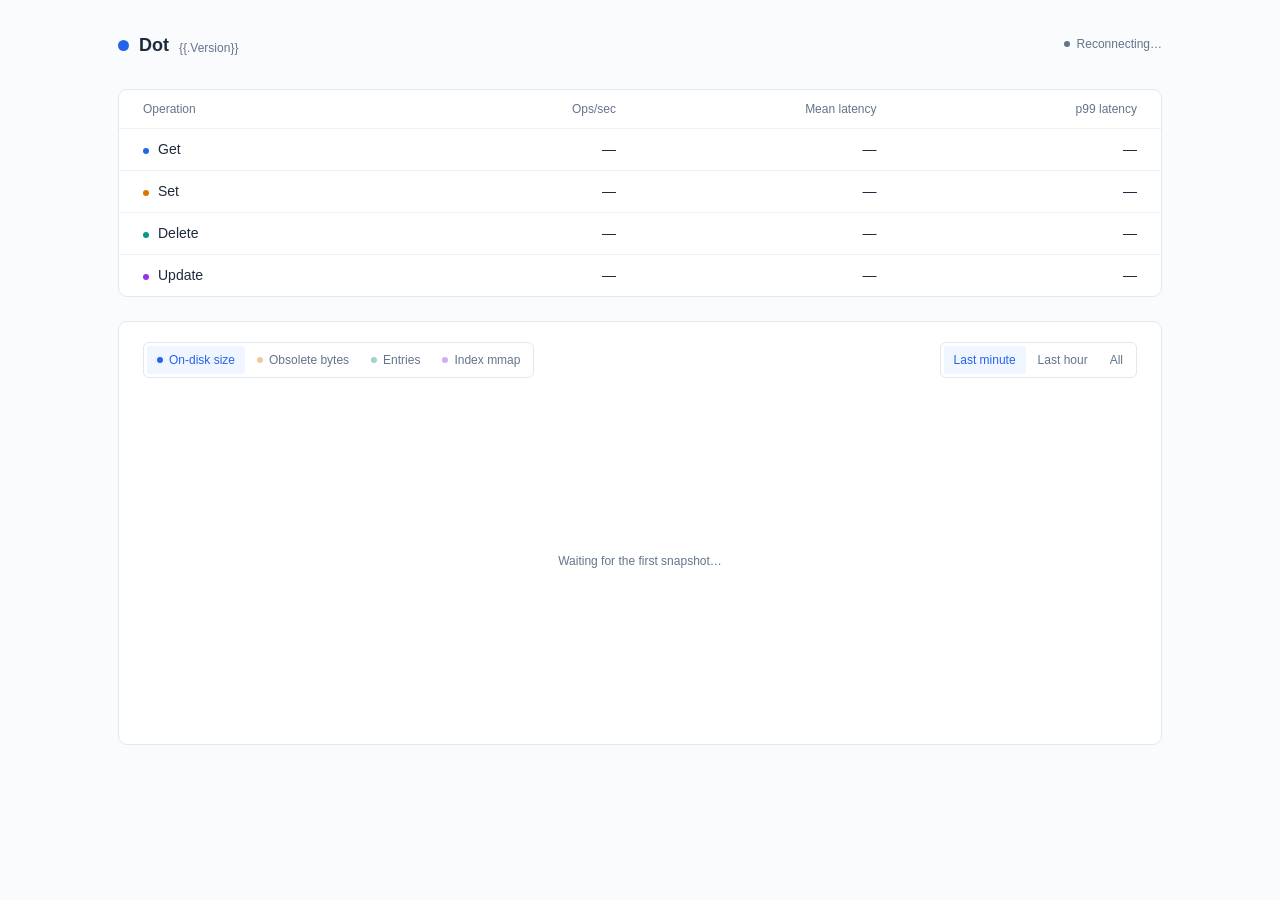
==== metrics_ui/index.html @ 8d6047dd "Initial commit" ====
<!doctype html>
<html lang="en">
<head>
  <meta charset="utf-8">
  <meta name="viewport" content="width=device-width, initial-scale=1">
  <meta name="color-scheme" content="light dark">
  <title>Dot · Metrics</title>
  <link rel="icon" href="data:,">
  <link rel="stylesheet" href="app.css">
  <script src="app.js" defer></script>
</head>
<body>
  <main>
    <header class="page-header">
      <h1 class="brand"><span class="dot" aria-hidden="true"></span>Dot<span class="version">{{.Version}}</span></h1>
      <div class="connection" role="status" aria-live="polite">
        <span id="status-dot" class="status-dot" aria-hidden="true"></span>
        <span id="status">Connecting…</span>
      </div>
    </header>

    <p id="notice" class="notice" role="status" hidden></p>

    <section class="operations" aria-label="Operations">
      <div class="operations-scroll">
        <table>
          <thead><tr><th scope="col">Operation</th><th scope="col">Ops/sec</th><th scope="col">Mean latency</th><th scope="col">p99 latency</th></tr></thead>
          <tbody>
          <tr>
            <th scope="row"><span class="series-dot get" aria-hidden="true"></span>Get</th>
            <td><button type="button" class="operation-value" data-metric="get_ops" aria-pressed="false" aria-label="Graph Get ops/sec"><span id="value-get_ops">—</span></button></td>
            <td><button type="button" class="operation-value" data-metric="get_mean_ns" aria-pressed="false" aria-label="Graph Get mean latency"><span id="value-get_mean_ns">—</span></button></td>
            <td><button type="button" class="operation-value" data-metric="get_p99_ns" aria-pressed="false" aria-label="Graph Get p99 latency"><span id="value-get_p99_ns">—</span></button></td>
          </tr>
          <tr>
            <th scope="row"><span class="series-dot set" aria-hidden="true"></span>Set</th>
            <td><button type="button" class="operation-value" data-metric="set_ops" aria-pressed="false" aria-label="Graph Set ops/sec"><span id="value-set_ops">—</span></button></td>
            <td><button type="button" class="operation-value" data-metric="set_mean_ns" aria-pressed="false" aria-label="Graph Set mean latency"><span id="value-set_mean_ns">—</span></button></td>
            <td><button type="button" class="operation-value" data-metric="set_p99_ns" aria-pressed="false" aria-label="Graph Set p99 latency"><span id="value-set_p99_ns">—</span></button></td>
          </tr>
          <tr>
            <th scope="row"><span class="series-dot delete" aria-hidden="true"></span>Delete</th>
            <td><button type="button" class="operation-value" data-metric="delete_ops" aria-pressed="false" aria-label="Graph Delete ops/sec"><span id="value-delete_ops">—</span></button></td>
            <td><button type="button" class="operation-value" data-metric="delete_mean_ns" aria-pressed="false" aria-label="Graph Delete mean latency"><span id="value-delete_mean_ns">—</span></button></td>
            <td><button type="button" class="operation-value" data-metric="delete_p99_ns" aria-pressed="false" aria-label="Graph Delete p99 latency"><span id="value-delete_p99_ns">—</span></button></td>
          </tr>
          <tr>
            <th scope="row"><span class="series-dot update" aria-hidden="true"></span>Update</th>
            <td><button type="button" class="operation-value" data-metric="update_ops" aria-pressed="false" aria-label="Graph Update ops/sec"><span id="value-update_ops">—</span></button></td>
            <td><button type="button" class="operation-value" data-metric="update_mean_ns" aria-pressed="false" aria-label="Graph Update mean latency"><span id="value-update_mean_ns">—</span></button></td>
            <td><button type="button" class="operation-value" data-metric="update_p99_ns" aria-pressed="false" aria-label="Graph Update p99 latency"><span id="value-update_p99_ns">—</span></button></td>
          </tr>
          </tbody>
        </table>
      </div>
    </section>

    <section class="history" aria-label="Metric history">
      <div class="history-header">
        <div class="button-group metric-options" role="group" aria-label="Metrics to graph">
          <button type="button" data-metric="disk_bytes" aria-pressed="true"><span class="series-dot disk" aria-hidden="true"></span>On-disk size</button>
          <button type="button" data-metric="obsolete_bytes" aria-pressed="false"><span class="series-dot obsolete" aria-hidden="true"></span>Obsolete bytes</button>
          <button type="button" data-metric="entry_count" aria-pressed="false"><span class="series-dot entries" aria-hidden="true"></span>Entries</button>
          <button type="button" data-metric="index_mapped_bytes" aria-pressed="false" title="Mapped address space for this database's index, including pages not resident in RAM"><span class="series-dot index-mmap" aria-hidden="true"></span>Index mmap</button>
        </div>
        <div class="button-group ranges" role="group" aria-label="Graph time range">
          <button type="button" data-range="60000" aria-pressed="true">Last minute</button>
          <button type="button" data-range="3600000" aria-pressed="false">Last hour</button>
          <button type="button" data-range="all" aria-pressed="false">All</button>
        </div>
      </div>
      <div class="plot">
        <canvas id="chart" role="img" aria-label="Waiting for metric samples"></canvas>
        <p id="empty" class="empty">Waiting for the first snapshot…</p>
        <div id="crosshair" class="crosshair" hidden></div>
        <div id="tooltip" class="tooltip" role="tooltip" hidden>
          <time id="tooltip-time"></time>
        </div>
      </div>
    </section>

  </main>
</body>
</html>
---- metrics_ui/app.css ----
:root {
  color-scheme: light;
  --background: #fafbfc;
  --surface: #ffffff;
  --text: #1e293b;
  --muted: #64748b;
  --border: #e2e8f0;
  --accent: #2563eb;
  --accent-soft: #eff6ff;
  --obsolete: #d97706;
  --entries: #0d9488;
  --grid: #edf1f5;
  --update: #9333ea;
  --connected: #16a34a;
}

@media (prefers-color-scheme: dark) {
  :root {
    color-scheme: dark;
    --background: #101318;
    --surface: #161b22;
    --text: #e2e8f0;
    --muted: #94a3b8;
    --border: #2b3441;
    --accent: #60a5fa;
    --accent-soft: #192d48;
    --obsolete: #fbbf24;
    --entries: #2dd4bf;
    --grid: #232c38;
    --update: #c084fc;
    --connected: #4ade80;
  }
}

* { box-sizing: border-box; }
body {
  margin: 0;
  background: var(--background);
  color: var(--text);
  font: 14px/1.5 -apple-system, BlinkMacSystemFont, "Segoe UI", sans-serif;
}
main { max-width: 1100px; margin: 32px auto; padding: 0 28px; }
h1, p { margin: 0; }
.page-header { display: flex; justify-content: space-between; align-items: flex-start; gap: 20px; margin-bottom: 30px; }
.brand { display: flex; align-items: center; gap: 10px; font-size: 18px; font-weight: 600; }
.version { align-self: end; color: var(--muted); font-size: 12px; font-weight: 400; margin-bottom: 2px; }
.dot { width: 11px; height: 11px; border-radius: 50%; background: var(--accent); }
.connection { display: flex; align-items: center; gap: 7px; padding-top: 3px; font-size: 12px; color: var(--muted); }
.status-dot { width: 6px; height: 6px; border-radius: 50%; background: var(--muted); }
.status-dot.connected { background: var(--connected); }
.operations { margin-bottom: 24px; border: 1px solid var(--border); border-radius: 9px; background: var(--surface); overflow: hidden; }
.operations-scroll { overflow-x: auto; }
.operations table { width: 100%; min-width: 600px; table-layout: fixed; border-collapse: collapse; white-space: nowrap; font-variant-numeric: tabular-nums; }
.operations th, .operations td { padding: 10px 24px; text-align: right; }
.operations thead th { color: var(--muted); font-size: 12px; font-weight: 400; }
.operations th:first-child { text-align: left; }
.operations tbody th { font-weight: 500; }
.operations tbody th .series-dot { margin-right: 9px; }
.operations tbody tr { border-top: 1px solid var(--grid); }
.operation-value { border: 0; border-radius: 4px; padding: 5px 8px; margin: -5px -8px; color: var(--text); background: transparent; font-size: 14px; font-variant-numeric: tabular-nums; }
.operation-value:hover { background: var(--accent-soft); }
.operation-value[aria-pressed="true"] { color: var(--accent); background: var(--accent-soft); }
.history { border: 1px solid var(--border); border-radius: 9px; background: var(--surface); }
.history-header { display: flex; flex-wrap: wrap; justify-content: space-between; align-items: center; gap: 16px; padding: 20px 24px 4px; }
button { font: inherit; font-size: 12px; cursor: pointer; }
.button-group { display: flex; gap: 2px; padding: 3px; border: 1px solid var(--border); border-radius: 6px; }
.button-group button { display: flex; align-items: center; gap: 6px; white-space: nowrap; border: 0; border-radius: 3px; padding: 5px 10px; color: var(--muted); background: transparent; }
.button-group button[aria-pressed="true"] { background: var(--accent-soft); color: var(--accent); }
.metric-options { flex-wrap: wrap; min-width: 0; max-width: 100%; }
button:focus-visible { outline: 2px solid var(--accent); outline-offset: 3px; }
.disk { --series-color: var(--accent); }
.obsolete { --series-color: var(--obsolete); }
.entries, .delete { --series-color: var(--entries); }
.get { --series-color: var(--accent); }
.set { --series-color: var(--obsolete); }
.update { --series-color: var(--update); }
.index-mmap { --series-color: var(--update); }
.series-dot { display: inline-block; width: 6px; height: 6px; border-radius: 50%; background: var(--series-color); flex-shrink: 0; }
.metric-options button[aria-pressed="false"] .series-dot { opacity: 0.4; }
.plot { position: relative; height: 330px; margin: 14px 14px 18px; }
canvas { display: block; width: 100%; height: 100%; }
.empty { position: absolute; inset: 0; display: flex; align-items: center; justify-content: center; color: var(--muted); font-size: 12px; pointer-events: none; }
.empty[hidden] { display: none; }
.crosshair { position: absolute; width: 1px; background: var(--muted); opacity: 0.45; pointer-events: none; }
.hover-point { position: absolute; width: 8px; height: 8px; border: 2px solid var(--surface); border-radius: 50%; background: var(--series-color); transform: translate(-50%, -50%); pointer-events: none; }
.tooltip { position: absolute; z-index: 1; max-width: calc(100% - 8px); padding: 10px 12px; border: 1px solid var(--border); border-radius: 6px; background: var(--surface); box-shadow: 0 4px 16px #0002; font-size: 12px; pointer-events: none; }
.tooltip time { display: block; color: var(--muted); margin-bottom: 6px; }
.tooltip-row { display: flex; flex-wrap: wrap; justify-content: space-between; gap: 4px 16px; }
.tooltip-row span { display: flex; align-items: center; gap: 6px; }
.tooltip-row strong { font-weight: 500; font-variant-numeric: tabular-nums; }
[hidden] { display: none !important; }
.notice { margin: -10px 0 24px; padding: 10px 14px; border-left: 2px solid var(--accent); color: var(--muted); font-size: 12px; }
.sr-only { position: absolute; width: 1px; height: 1px; padding: 0; margin: -1px; overflow: hidden; clip-path: inset(50%); white-space: nowrap; border: 0; }

@media (max-width: 700px) {
  main { margin: 30px auto; padding: 0 16px; }
  .history-header { align-items: flex-start; flex-direction: column; padding: 18px 16px 4px; }
  .operations th, .operations td { padding: 10px 16px; }
  .plot { height: 280px; margin-left: 4px; margin-right: 4px; }
}

@media (max-width: 440px) {
  .page-header { gap: 10px; }
}
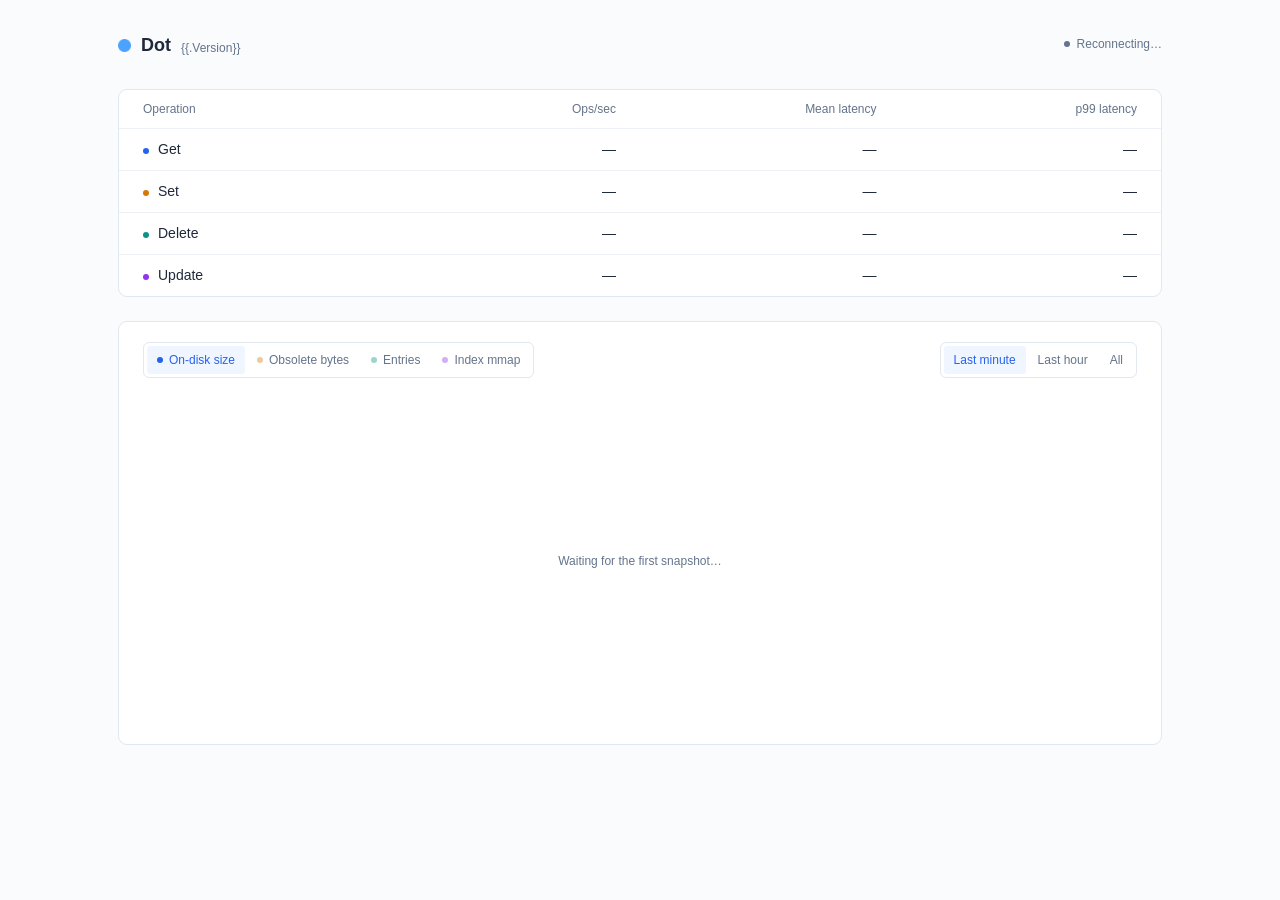
==== commit aa2641ee: "updates" ====
--- a/metrics_ui/index.html
+++ b/metrics_ui/index.html
@@ -5,14 +5,15 @@
   <meta name="viewport" content="width=device-width, initial-scale=1">
   <meta name="color-scheme" content="light dark">
   <title>Dot · Metrics</title>
-  <link rel="icon" href="data:,">
+  <link rel="icon" href="dot128.png" type="image/png" sizes="128x128">
+  <link rel="icon" href="dot512.png" type="image/png" sizes="512x512">
   <link rel="stylesheet" href="app.css">
   <script src="app.js" defer></script>
 </head>
 <body>
   <main>
     <header class="page-header">
-      <h1 class="brand"><span class="dot" aria-hidden="true"></span>Dot<span class="version">{{.Version}}</span></h1>
+      <h1 class="brand"><img class="dot" src="dot128.png" width="13" height="13" alt="">Dot<span class="version">{{.Version}}</span></h1>
       <div class="connection" role="status" aria-live="polite">
         <span id="status-dot" class="status-dot" aria-hidden="true"></span>
         <span id="status">Connecting…</span>
--- a/metrics_ui/app.css
+++ b/metrics_ui/app.css
@@ -44,7 +44,7 @@
 .page-header { display: flex; justify-content: space-between; align-items: flex-start; gap: 20px; margin-bottom: 30px; }
 .brand { display: flex; align-items: center; gap: 10px; font-size: 18px; font-weight: 600; }
 .version { align-self: end; color: var(--muted); font-size: 12px; font-weight: 400; margin-bottom: 2px; }
-.dot { width: 11px; height: 11px; border-radius: 50%; background: var(--accent); }
+.dot { width: 13px; height: 13px; }
 .connection { display: flex; align-items: center; gap: 7px; padding-top: 3px; font-size: 12px; color: var(--muted); }
 .status-dot { width: 6px; height: 6px; border-radius: 50%; background: var(--muted); }
 .status-dot.connected { background: var(--connected); }
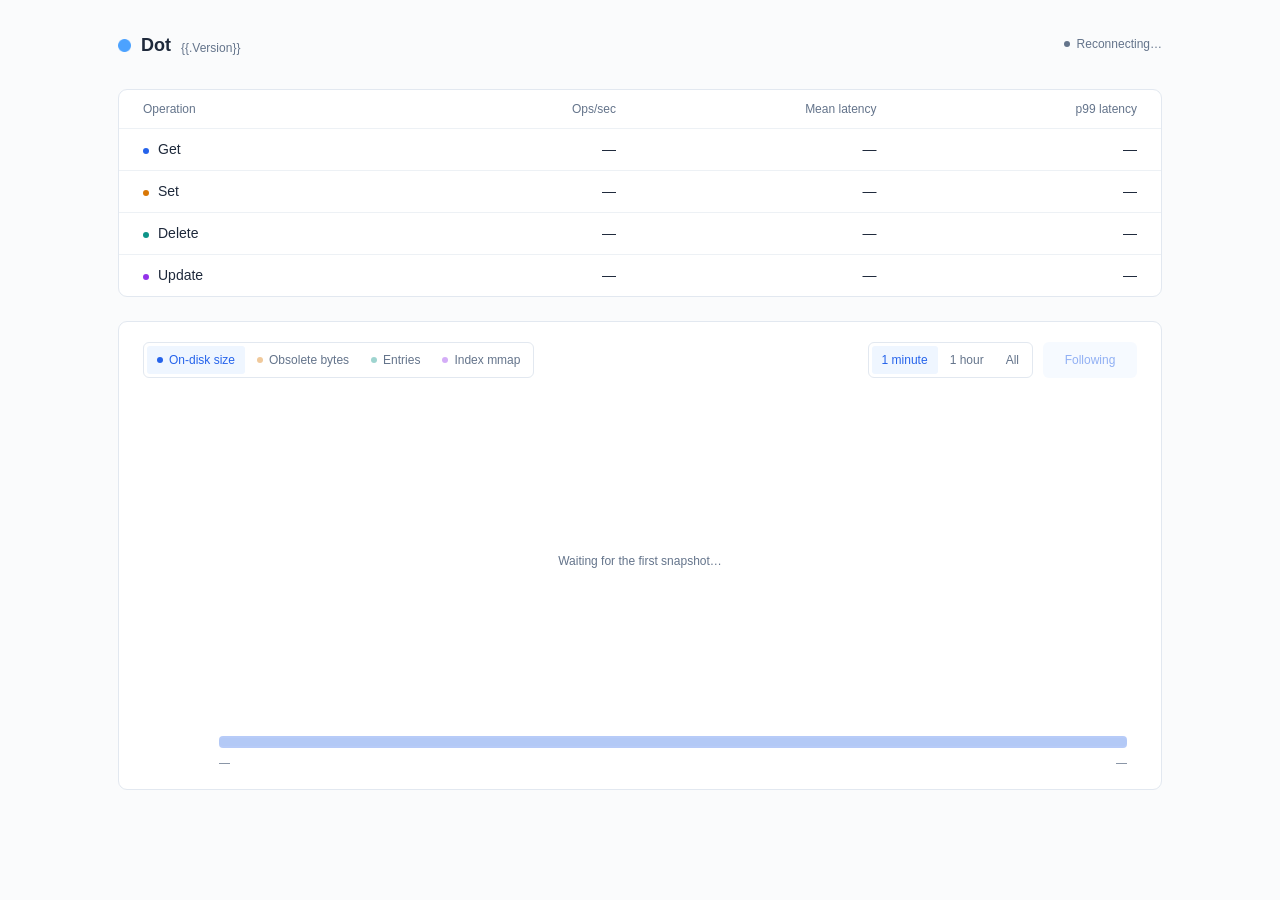
==== commit 14d156a4: "Enhance metrics UI with improved navigation and history controls" ====
--- a/metrics_ui/index.html
+++ b/metrics_ui/index.html
@@ -64,10 +64,13 @@
           <button type="button" data-metric="entry_count" aria-pressed="false"><span class="series-dot entries" aria-hidden="true"></span>Entries</button>
           <button type="button" data-metric="index_mapped_bytes" aria-pressed="false" title="Mapped address space for this database's index, including pages not resident in RAM"><span class="series-dot index-mmap" aria-hidden="true"></span>Index mmap</button>
         </div>
-        <div class="button-group ranges" role="group" aria-label="Graph time range">
-          <button type="button" data-range="60000" aria-pressed="true">Last minute</button>
-          <button type="button" data-range="3600000" aria-pressed="false">Last hour</button>
-          <button type="button" data-range="all" aria-pressed="false">All</button>
+        <div class="history-controls">
+          <div class="button-group ranges" role="group" aria-label="Graph time range">
+            <button type="button" data-range="60000" aria-pressed="true">1 minute</button>
+            <button type="button" data-range="3600000" aria-pressed="false">1 hour</button>
+            <button type="button" data-range="all" aria-pressed="false">All</button>
+          </div>
+          <button id="follow" class="follow" type="button" aria-pressed="true" disabled>Following</button>
         </div>
       </div>
       <div class="plot">
@@ -78,6 +81,13 @@
           <time id="tooltip-time"></time>
         </div>
       </div>
+      <div class="history-navigation">
+        <div id="scrubber" class="scrubber" role="scrollbar" tabindex="-1" aria-label="Browse loaded metric history" aria-controls="chart" aria-orientation="horizontal" aria-valuemin="0" aria-valuemax="0" aria-valuenow="0" aria-disabled="true" aria-describedby="history-help">
+          <div id="scrubber-window" class="scrubber-window"></div>
+        </div>
+        <div class="scrubber-labels"><time id="loaded-start">—</time><time id="loaded-end">—</time></div>
+        <p id="history-help" class="sr-only">Scroll or drag the chart to browse history. Click or drag this scrubber, or use arrow keys, Page Up, Page Down, Home, and End. Select Follow latest to resume following new samples.</p>
+      </div>
     </section>
 
   </main>
--- a/metrics_ui/app.css
+++ b/metrics_ui/app.css
@@ -67,7 +67,11 @@
 .button-group button { display: flex; align-items: center; gap: 6px; white-space: nowrap; border: 0; border-radius: 3px; padding: 5px 10px; color: var(--muted); background: transparent; }
 .button-group button[aria-pressed="true"] { background: var(--accent-soft); color: var(--accent); }
 .metric-options { flex-wrap: wrap; min-width: 0; max-width: 100%; }
-button:focus-visible { outline: 2px solid var(--accent); outline-offset: 3px; }
+button:focus-visible, .scrubber:focus-visible { outline: 2px solid var(--accent); outline-offset: 3px; }
+.history-controls { display: flex; flex-wrap: wrap; align-items: center; gap: 10px; }
+.follow { min-width: 94px; padding: 8px 10px; border: 1px solid var(--border); border-radius: 6px; color: var(--muted); background: transparent; }
+.follow[aria-pressed="true"] { color: var(--accent); background: var(--accent-soft); border-color: transparent; }
+.follow:disabled { cursor: default; opacity: 0.5; }
 .disk { --series-color: var(--accent); }
 .obsolete { --series-color: var(--obsolete); }
 .entries, .delete { --series-color: var(--entries); }
@@ -77,8 +81,17 @@
 .index-mmap { --series-color: var(--update); }
 .series-dot { display: inline-block; width: 6px; height: 6px; border-radius: 50%; background: var(--series-color); flex-shrink: 0; }
 .metric-options button[aria-pressed="false"] .series-dot { opacity: 0.4; }
-.plot { position: relative; height: 330px; margin: 14px 14px 18px; }
+.plot { position: relative; height: 330px; margin: 14px 14px 4px; }
 canvas { display: block; width: 100%; height: 100%; }
+canvas.pannable { cursor: grab; touch-action: pan-y; }
+canvas.panning { cursor: grabbing; }
+.history-navigation { margin: 0 34px 18px 100px; }
+.scrubber { position: relative; height: 24px; border-radius: 4px; cursor: pointer; touch-action: none; user-select: none; }
+.scrubber::before { content: ""; position: absolute; inset: 8px 0; border-radius: 4px; background: var(--grid); }
+.scrubber-window { position: absolute; top: 6px; bottom: 6px; left: 0; width: 100%; border-radius: 4px; background: var(--accent); opacity: 0.65; }
+.scrubber:hover .scrubber-window, .scrubber:focus-visible .scrubber-window { opacity: 1; }
+.scrubber[aria-disabled="true"] { cursor: default; opacity: 0.5; }
+.scrubber-labels { display: flex; justify-content: space-between; gap: 12px; color: var(--muted); font-size: 11px; font-variant-numeric: tabular-nums; }
 .empty { position: absolute; inset: 0; display: flex; align-items: center; justify-content: center; color: var(--muted); font-size: 12px; pointer-events: none; }
 .empty[hidden] { display: none; }
 .crosshair { position: absolute; width: 1px; background: var(--muted); opacity: 0.45; pointer-events: none; }
@@ -97,6 +110,7 @@
   .history-header { align-items: flex-start; flex-direction: column; padding: 18px 16px 4px; }
   .operations th, .operations td { padding: 10px 16px; }
   .plot { height: 280px; margin-left: 4px; margin-right: 4px; }
+  .history-navigation { margin-left: 90px; margin-right: 24px; }
 }
 
 @media (max-width: 440px) {
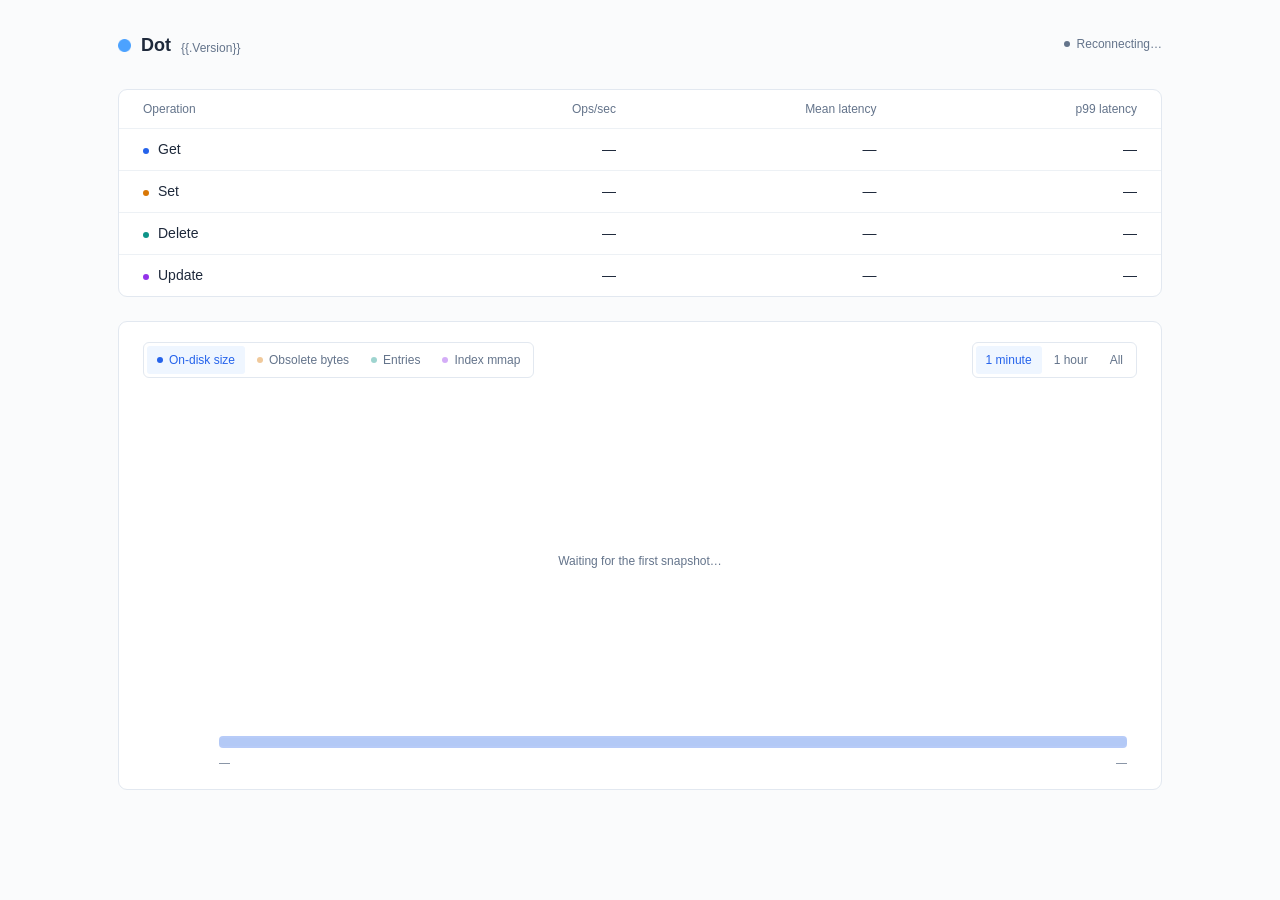
==== commit ccd41241: "Refactor history controls and update following behavior in metrics UI" ====
--- a/metrics_ui/index.html
+++ b/metrics_ui/index.html
@@ -64,13 +64,10 @@
           <button type="button" data-metric="entry_count" aria-pressed="false"><span class="series-dot entries" aria-hidden="true"></span>Entries</button>
           <button type="button" data-metric="index_mapped_bytes" aria-pressed="false" title="Mapped address space for this database's index, including pages not resident in RAM"><span class="series-dot index-mmap" aria-hidden="true"></span>Index mmap</button>
         </div>
-        <div class="history-controls">
-          <div class="button-group ranges" role="group" aria-label="Graph time range">
-            <button type="button" data-range="60000" aria-pressed="true">1 minute</button>
-            <button type="button" data-range="3600000" aria-pressed="false">1 hour</button>
-            <button type="button" data-range="all" aria-pressed="false">All</button>
-          </div>
-          <button id="follow" class="follow" type="button" aria-pressed="true" disabled>Following</button>
+        <div class="button-group ranges" role="group" aria-label="Graph time range">
+          <button type="button" data-range="60000" aria-pressed="true">1 minute</button>
+          <button type="button" data-range="3600000" aria-pressed="false">1 hour</button>
+          <button type="button" data-range="all" aria-pressed="false">All</button>
         </div>
       </div>
       <div class="plot">
@@ -86,7 +83,7 @@
           <div id="scrubber-window" class="scrubber-window"></div>
         </div>
         <div class="scrubber-labels"><time id="loaded-start">—</time><time id="loaded-end">—</time></div>
-        <p id="history-help" class="sr-only">Scroll or drag the chart to browse history. Click or drag this scrubber, or use arrow keys, Page Up, Page Down, Home, and End. Select Follow latest to resume following new samples.</p>
+        <p id="history-help" class="sr-only">Scroll or drag the chart to browse history. Click or drag this scrubber, or use arrow keys, Page Up, Page Down, Home, and End. Move to the latest end to resume following new samples.</p>
       </div>
     </section>
 
--- a/metrics_ui/app.css
+++ b/metrics_ui/app.css
@@ -68,10 +68,6 @@
 .button-group button[aria-pressed="true"] { background: var(--accent-soft); color: var(--accent); }
 .metric-options { flex-wrap: wrap; min-width: 0; max-width: 100%; }
 button:focus-visible, .scrubber:focus-visible { outline: 2px solid var(--accent); outline-offset: 3px; }
-.history-controls { display: flex; flex-wrap: wrap; align-items: center; gap: 10px; }
-.follow { min-width: 94px; padding: 8px 10px; border: 1px solid var(--border); border-radius: 6px; color: var(--muted); background: transparent; }
-.follow[aria-pressed="true"] { color: var(--accent); background: var(--accent-soft); border-color: transparent; }
-.follow:disabled { cursor: default; opacity: 0.5; }
 .disk { --series-color: var(--accent); }
 .obsolete { --series-color: var(--obsolete); }
 .entries, .delete { --series-color: var(--entries); }
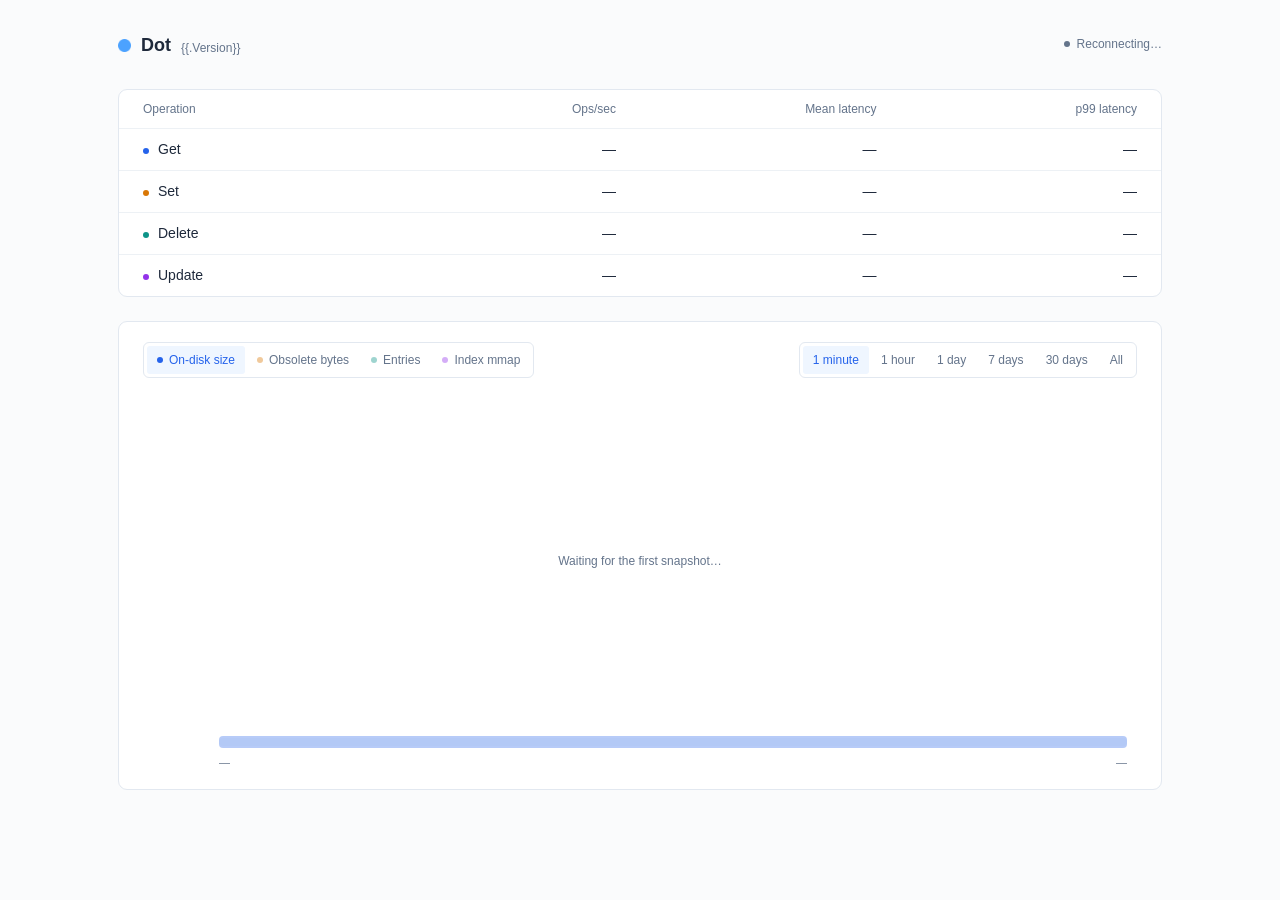
==== commit e2f04c9b: "metrics history" ====
--- a/metrics_ui/index.html
+++ b/metrics_ui/index.html
@@ -67,6 +67,9 @@
         <div class="button-group ranges" role="group" aria-label="Graph time range">
           <button type="button" data-range="60000" aria-pressed="true">1 minute</button>
           <button type="button" data-range="3600000" aria-pressed="false">1 hour</button>
+          <button type="button" data-range="86400000" aria-pressed="false">1 day</button>
+          <button type="button" data-range="604800000" aria-pressed="false">7 days</button>
+          <button type="button" data-range="2592000000" aria-pressed="false">30 days</button>
           <button type="button" data-range="all" aria-pressed="false">All</button>
         </div>
       </div>
@@ -79,7 +82,7 @@
         </div>
       </div>
       <div class="history-navigation">
-        <div id="scrubber" class="scrubber" role="scrollbar" tabindex="-1" aria-label="Browse loaded metric history" aria-controls="chart" aria-orientation="horizontal" aria-valuemin="0" aria-valuemax="0" aria-valuenow="0" aria-disabled="true" aria-describedby="history-help">
+        <div id="scrubber" class="scrubber" role="scrollbar" tabindex="-1" aria-label="Browse metric history" aria-controls="chart" aria-orientation="horizontal" aria-valuemin="0" aria-valuemax="0" aria-valuenow="0" aria-disabled="true" aria-describedby="history-help">
           <div id="scrubber-window" class="scrubber-window"></div>
         </div>
         <div class="scrubber-labels"><time id="loaded-start">—</time><time id="loaded-end">—</time></div>
--- a/metrics_ui/app.css
+++ b/metrics_ui/app.css
@@ -66,7 +66,7 @@
 .button-group { display: flex; gap: 2px; padding: 3px; border: 1px solid var(--border); border-radius: 6px; }
 .button-group button { display: flex; align-items: center; gap: 6px; white-space: nowrap; border: 0; border-radius: 3px; padding: 5px 10px; color: var(--muted); background: transparent; }
 .button-group button[aria-pressed="true"] { background: var(--accent-soft); color: var(--accent); }
-.metric-options { flex-wrap: wrap; min-width: 0; max-width: 100%; }
+.metric-options, .ranges { flex-wrap: wrap; min-width: 0; max-width: 100%; }
 button:focus-visible, .scrubber:focus-visible { outline: 2px solid var(--accent); outline-offset: 3px; }
 .disk { --series-color: var(--accent); }
 .obsolete { --series-color: var(--obsolete); }
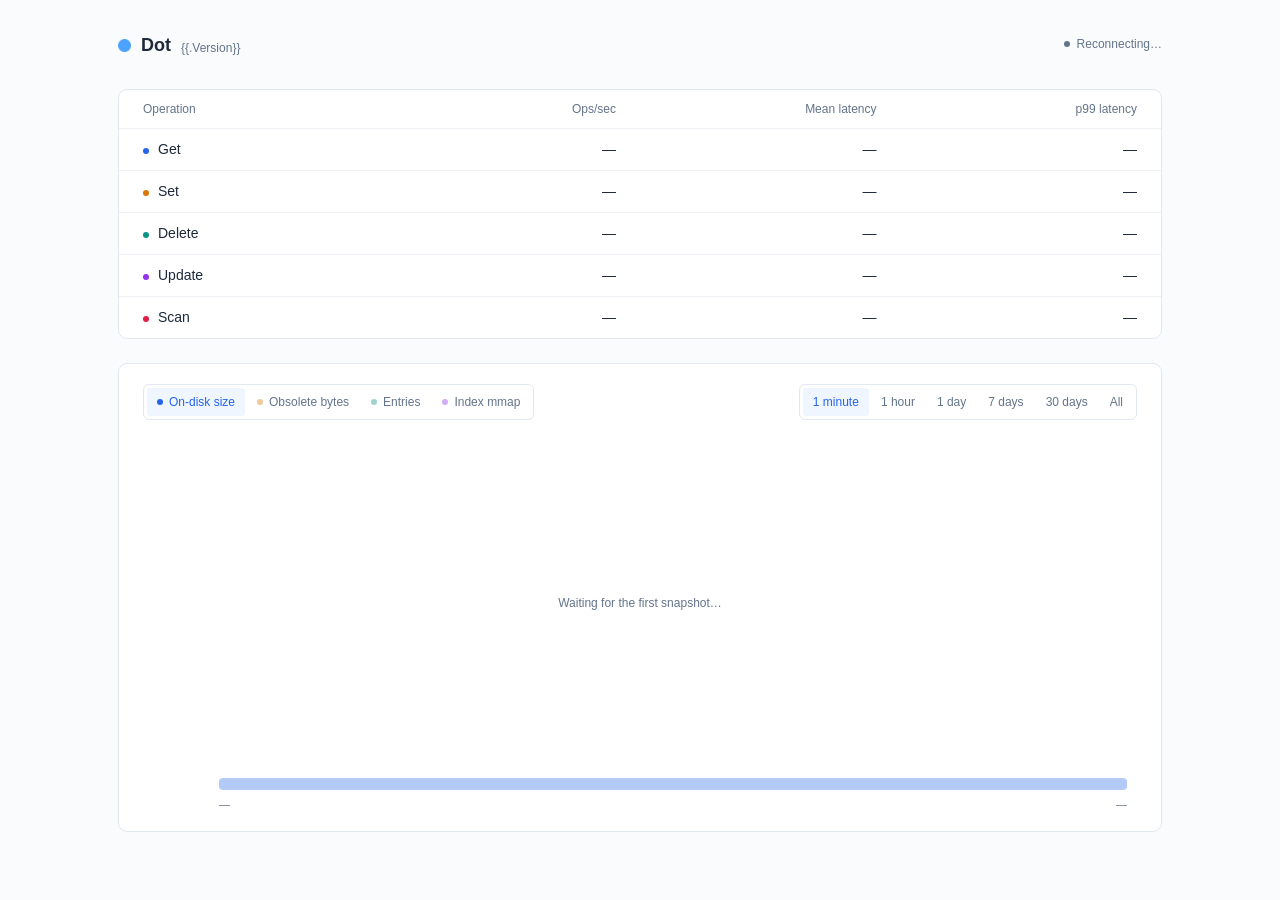
==== commit 573c5566: "Add scans to metrics" ====
--- a/metrics_ui/index.html
+++ b/metrics_ui/index.html
@@ -51,6 +51,12 @@
             <td><button type="button" class="operation-value" data-metric="update_mean_ns" aria-pressed="false" aria-label="Graph Update mean latency"><span id="value-update_mean_ns">—</span></button></td>
             <td><button type="button" class="operation-value" data-metric="update_p99_ns" aria-pressed="false" aria-label="Graph Update p99 latency"><span id="value-update_p99_ns">—</span></button></td>
           </tr>
+          <tr>
+            <th scope="row" title="Each iterator execution counts once; latency includes the caller's loop body"><span class="series-dot scan" aria-hidden="true"></span>Scan</th>
+            <td><button type="button" class="operation-value" data-metric="scan_ops" aria-pressed="false" aria-label="Graph Scan ops/sec"><span id="value-scan_ops">—</span></button></td>
+            <td><button type="button" class="operation-value" data-metric="scan_mean_ns" aria-pressed="false" aria-label="Graph Scan mean latency"><span id="value-scan_mean_ns">—</span></button></td>
+            <td><button type="button" class="operation-value" data-metric="scan_p99_ns" aria-pressed="false" aria-label="Graph Scan p99 latency"><span id="value-scan_p99_ns">—</span></button></td>
+          </tr>
           </tbody>
         </table>
       </div>
--- a/metrics_ui/app.css
+++ b/metrics_ui/app.css
@@ -11,6 +11,7 @@
   --entries: #0d9488;
   --grid: #edf1f5;
   --update: #9333ea;
+  --scan: #e11d48;
   --connected: #16a34a;
 }
 
@@ -28,6 +29,7 @@
     --entries: #2dd4bf;
     --grid: #232c38;
     --update: #c084fc;
+    --scan: #fb7185;
     --connected: #4ade80;
   }
 }
@@ -74,6 +76,7 @@
 .get { --series-color: var(--accent); }
 .set { --series-color: var(--obsolete); }
 .update { --series-color: var(--update); }
+.scan { --series-color: var(--scan); }
 .index-mmap { --series-color: var(--update); }
 .series-dot { display: inline-block; width: 6px; height: 6px; border-radius: 50%; background: var(--series-color); flex-shrink: 0; }
 .metric-options button[aria-pressed="false"] .series-dot { opacity: 0.4; }
